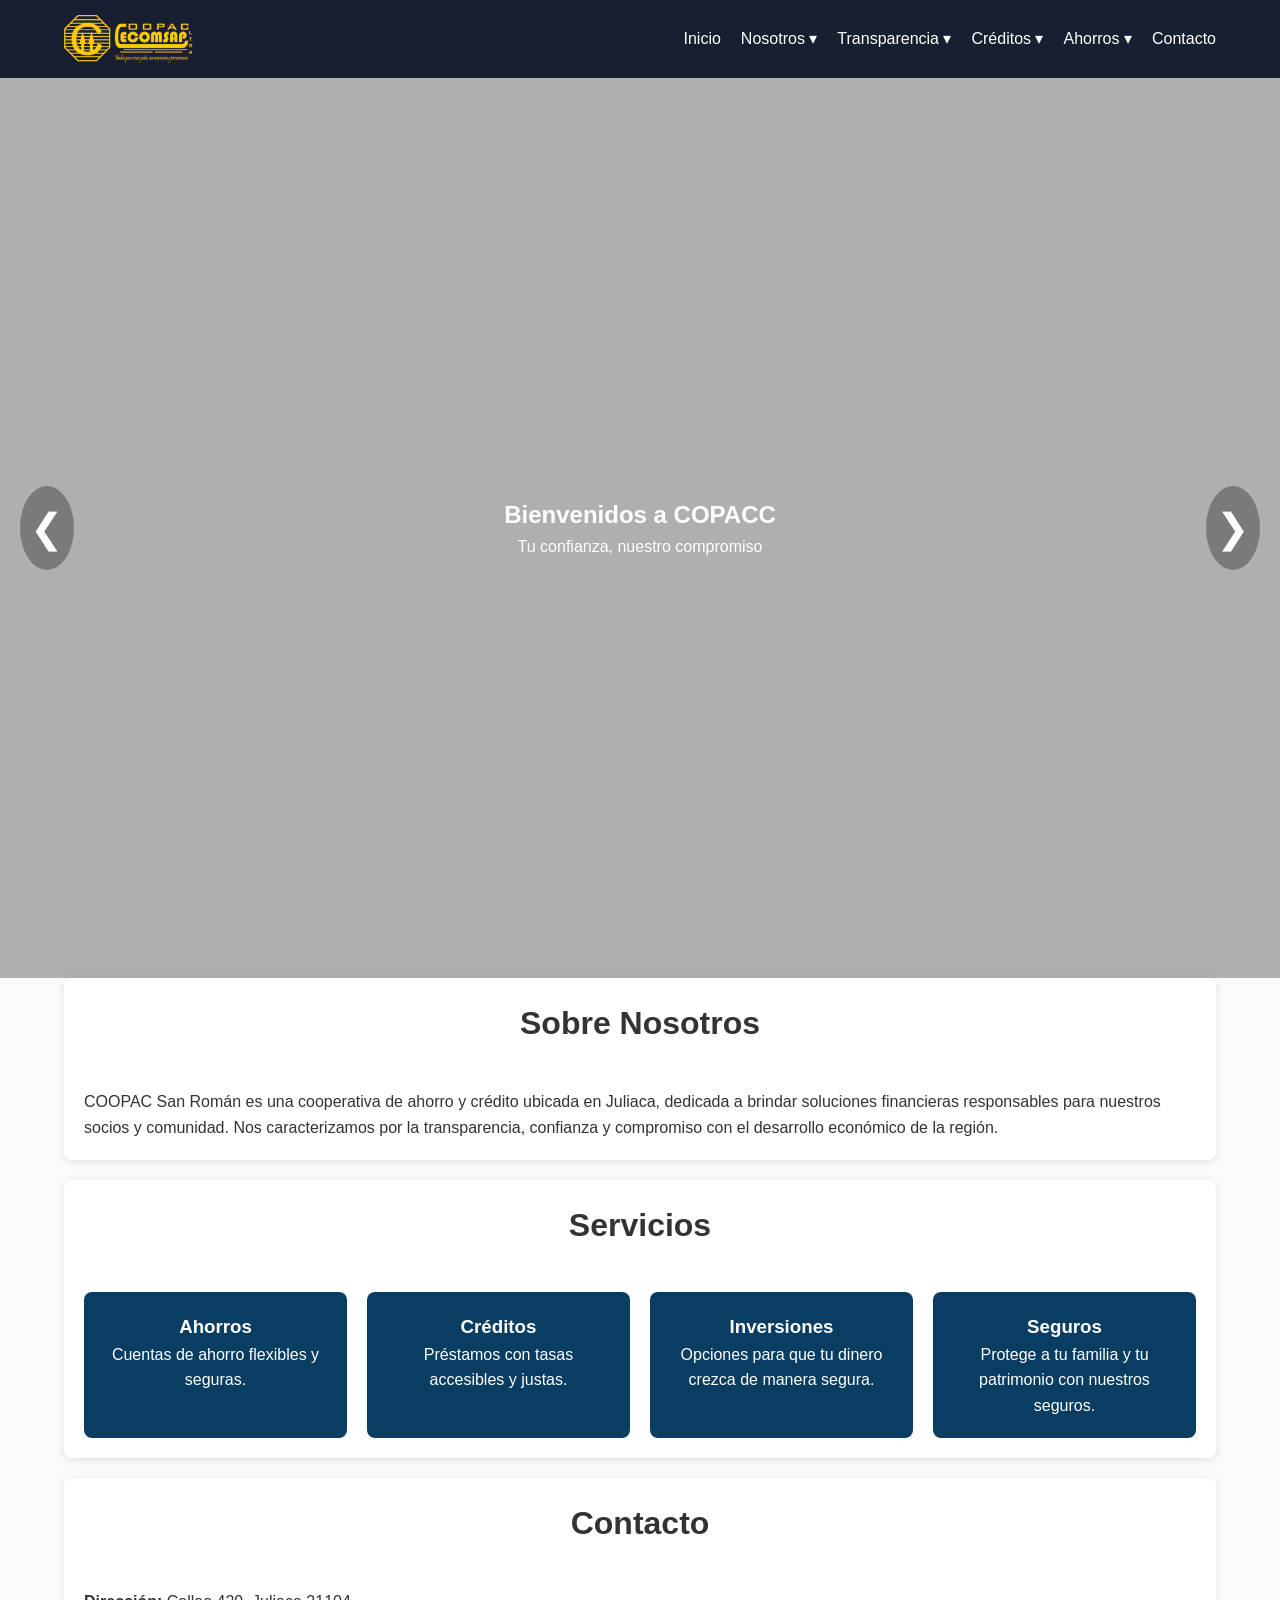
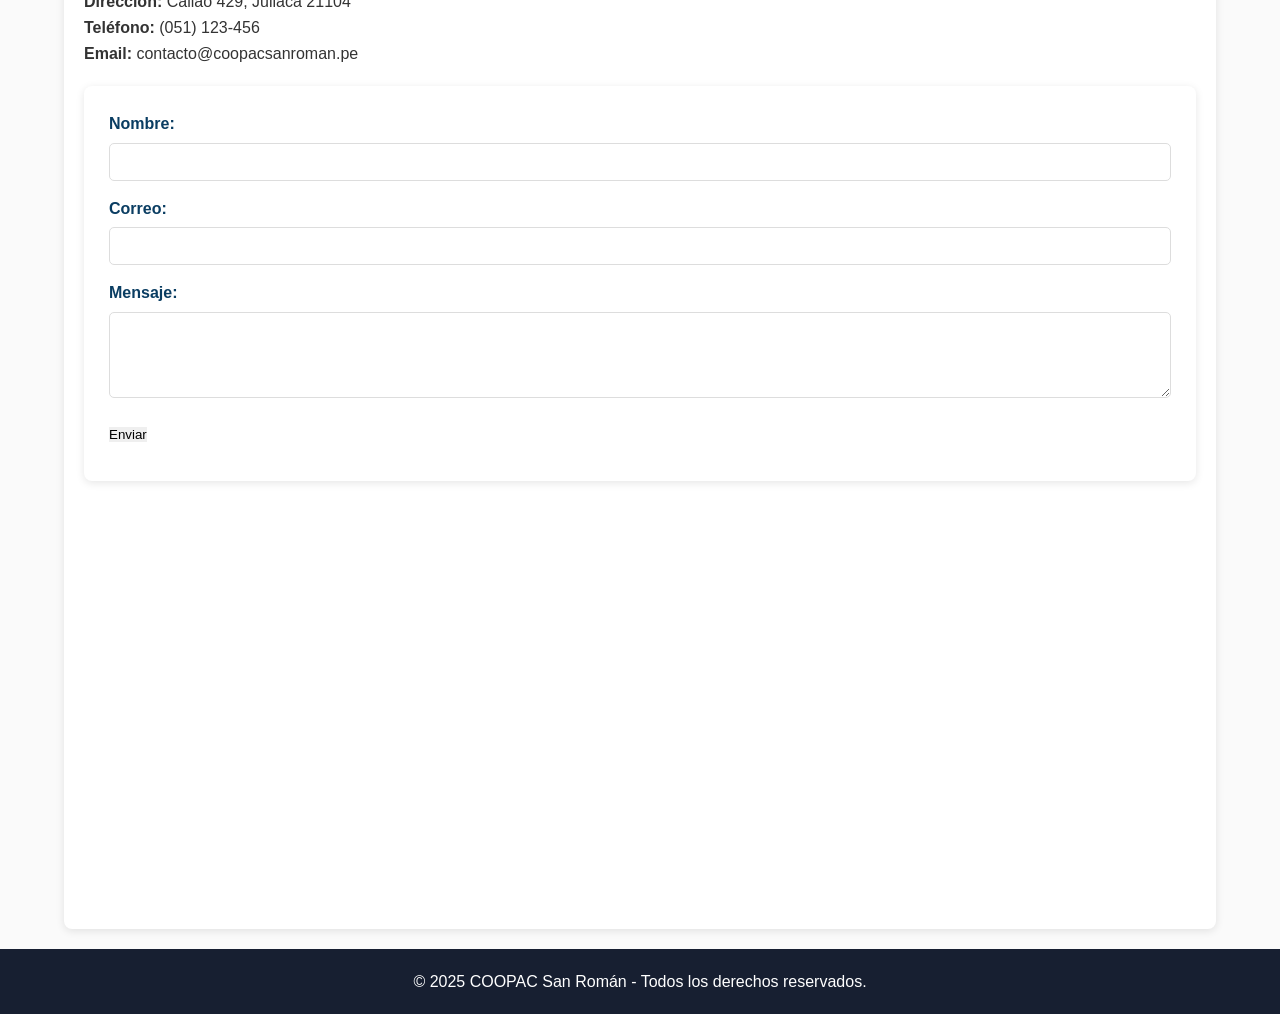
==== index.html @ c4393c87 "pry" ====
<!DOCTYPE html>
<html lang="es">
<head>
  <meta charset="UTF-8">
  <meta name="viewport" content="width=device-width, initial-scale=1.0">
  <title>COOPAC San Román</title>
  <!-- CSS -->
  <link rel="stylesheet" href="css/styles.css">
</head>
<body>

  <!-- Navbar -->
  <nav class="navbar">
    <div class="container nav-container">
      <div style="display: flex; align-items: center; gap: 12px;">
        <a href="#inicio" class="logo">
          <img src="img/logo.png" alt="Logo" style="height:48px;vertical-align:middle;">
        </a>
      </div>

      <!-- Botón hamburguesa (solo móviles) -->
      <button class="menu-toggle" id="menu-toggle">☰</button>

      <ul class="nav-links" id="nav-links">
        <li><a href="#inicio">Inicio</a></li>
        <li class="dropdown">
          <a href="#nosotros">Nosotros ▾</a>
          <ul class="dropdown-menu">
            <li><a href="#historia">Historia</a></li>
            <li><a href="#mision">Misión y Visión</a></li>
            <li><a href="#valores">Valores</a></li>
          </ul>
        </li>
        <li class="dropdown">
          <a href="#">Transparencia ▾</a>
          <ul class="dropdown-menu">
            <li><a href="#">Estados Financieros</a></li>
            <li><a href="#">Memorias Anuales</a></li>
          </ul>
        </li>
        <li class="dropdown">
          <a href="#">Créditos ▾</a>
          <ul class="dropdown-menu">
            <li><a href="#">Consumo</a></li>
            <li><a href="#">MYPE</a></li>
            <li><a href="#">Mi Vivienda</a></li>
          </ul>
        </li>
        <li class="dropdown">
          <a href="#">Ahorros ▾</a>
          <ul class="dropdown-menu">
            <li><a href="#">Plazo Fijo</a></li>
            <li><a href="#">CTS</a></li>
          </ul>
        </li>
        <li><a href="#contacto">Contacto</a></li>
      </ul>
    </div>
  </nav>

  <!-- Hero Carrusel -->
  <section class="hero">
  <!-- Slides de fondo -->
  <div class="hero-slide active" style="background-image: url('img/slide1.webp');"></div>
  <div class="hero-slide" style="background-image: url('image.png');"></div>
  <div class="hero-slide" style="background-image: url('img/slide3.webp');"></div>

  <!-- Overlay oscuro -->
  <div class="hero-overlay"></div>

  <!-- Contenido centrado (texto) -->
  <div class="hero-content">
    <h1>Bienvenidos a COPACC</h1>
    <p>Tu confianza, nuestro compromiso</p>
  </div>

  <!-- Flechas -->
  <div class="hero-arrow left">&#10094;</div>
  <div class="hero-arrow right">&#10095;</div>
</section>

  <!-- About -->
  <section class="about container" id="nosotros">
    <h2>Sobre Nosotros</h2>
    <p>COOPAC San Román es una cooperativa de ahorro y crédito ubicada en Juliaca, dedicada a brindar soluciones financieras responsables para nuestros socios y comunidad. Nos caracterizamos por la transparencia, confianza y compromiso con el desarrollo económico de la región.</p>
  </section>

  <!-- Services -->
  <section class="services container" id="servicios">
    <h2>Servicios</h2>
    <div class="grid">
      <div class="card">
        <h3>Ahorros</h3>
        <p>Cuentas de ahorro flexibles y seguras.</p>
      </div>
      <div class="card">
        <h3>Créditos</h3>
        <p>Préstamos con tasas accesibles y justas.</p>
      </div>
      <div class="card">
        <h3>Inversiones</h3>
        <p>Opciones para que tu dinero crezca de manera segura.</p>
      </div>
      <div class="card">
        <h3>Seguros</h3>
        <p>Protege a tu familia y tu patrimonio con nuestros seguros.</p>
      </div>
    </div>
  </section>

  <!-- Contact -->
  <section class="contact container" id="contacto">
    <h2>Contacto</h2>
    <p><strong>Dirección:</strong> Callao 429, Juliaca 21104</p>
    <p><strong>Teléfono:</strong> (051) 123-456</p>
    <p><strong>Email:</strong> contacto@coopacsanroman.pe</p>

    <form id="contactForm">
      <div>
        <label for="name">Nombre:</label>
        <input type="text" id="name" name="name" required>
      </div>
      <div>
        <label for="email">Correo:</label>
        <input type="email" id="email" name="email" required>
      </div>
      <div>
        <label for="message">Mensaje:</label>
        <textarea id="message" name="message" rows="4" required></textarea>
      </div>
      <button type="submit" class="btn">Enviar</button>
      <p id="formMessage"></p>
    </form>

    <div class="map-container">
      <iframe src="https://www.google.com/maps?q=Callao+429,+Juliaca+21104&hl=es&z=15&output=embed" allowfullscreen loading="lazy"></iframe>
    </div>
  </section>

  <!-- Footer -->
  <footer>
    <p>&copy; 2025 COOPAC San Román - Todos los derechos reservados.</p>
  </footer>

  <!-- JS -->
  <script src="js/main.js"></script>
</body>
</html>
---- css/styles.css ----
/* Reset */
* { margin: 0; padding: 0; box-sizing: border-box; }
body {
  font-family: 'Poppins', sans-serif;
  line-height: 1.6;
  color: #333;
  background: #fafafa;
}

/* Containers */
.container { width: 90%; max-width: 1200px; margin: 0 auto; }

/* NAVBAR */
.navbar {
  background: rgba(11, 20, 38, 0.95);
  color: #fff;
  padding: 15px 0;
  position: relative;
  z-index: 1001; /* mayor que hero */
}
.nav-container {
  display: flex;
  justify-content: space-between;
  align-items: center;
}
.navbar h1 { font-size: 24px; }
.nav-links { list-style: none; display: flex; }
.nav-links li { margin-left: 20px; position: relative; }
.nav-links a { color: #fff; text-decoration: none; transition: 0.3s; }
.nav-links a:hover { color: #f1c40f; }

/* Submenús */
.dropdown-menu {
  display: none;
  position: absolute;
  top: 100%;
  left: 0;
  background: #082645;
  list-style: none;
  padding: 10px 0;
  border-radius: 5px;
  min-width: 180px;
  z-index: 1002; /* siempre sobre navbar */
}
.dropdown-menu li { margin: 0; }
.dropdown-menu li a {
  display: block;
  padding: 10px 15px;
  color: #fff;
}
.dropdown:hover .dropdown-menu {
  display: block;
}

/* Botón hamburguesa */
.menu-toggle {
  display: none;
  font-size: 26px;
  background: none;
  border: none;
  color: #fff;
  cursor: pointer;
}

/* Responsive */
@media (max-width: 768px) {
  .menu-toggle { display: block; }
  .nav-links {
    display: none;
    flex-direction: column;
    background: #0a3d62;
    position: absolute;
    top: 60px;
    left: 0;
    width: 100%;
  }
  .nav-links li { margin: 0; text-align: center; }
  .nav-links.show { display: flex; }
  .dropdown-menu {
    position: static;
    background: #082645;
  }
}

/* Hero Carrusel */
/* Hero Carrusel con imagen */
.hero {
  position: relative;
  height: 100vh;
  display: flex;
  align-items: center;
  justify-content: center;
  text-align: center;
  color: white;
  overflow: hidden;
}

/* Slides */
.hero-slide {
  position: absolute;
  top: 0; left: 0;
  width: 100%; height: 100%;
  background-size: cover;
  background-position: center;
  opacity: 0;
  transition: opacity 1s ease-in-out;
}

.hero-slide.active {
  opacity: 1;
}

/* Overlay */
.hero-overlay {
  position: absolute;
  top: 0; left: 0;
  width: 100%; height: 100%;
  background: rgba(0,0,0,0.3);
}

/* Texto centrado */
.hero-content {
  position: relative;
  z-index: 10; /* sobre las imágenes */
}

/* Flechas */
.hero-arrow {
  position: absolute;
  top: 50%;
  transform: translateY(-50%);
  font-size: 40px;
  color: white;
  cursor: pointer;
  z-index: 10;
  padding: 10px;
  background: rgba(0,0,0,0.3);
  border-radius: 50%;
  transition: background 0.3s;
}

.hero-arrow:hover { background: rgba(0,0,0,0.6); }
.hero-arrow.left { left: 20px; }
.hero-arrow.right { right: 20px; }

/* Sections */
section { padding: 60px 0; }
section h2 { text-align: center; margin-bottom: 40px; font-size: 32px; }

.about, .services, .contact {
  background: #fff;
  margin-bottom: 20px;
  border-radius: 8px;
  padding: 20px;
  box-shadow: 0 2px 8px rgba(0,0,0,0.1);
}

/* Services */
.services .grid {
  display: grid;
  grid-template-columns: repeat(auto-fit, minmax(250px, 1fr));
  gap: 20px;
}
.services .card {
  background: #0a3d62;
  color: #fff;
  padding: 20px;
  border-radius: 8px;
  text-align: center;
  transition: 0.3s;
}
.services .card:hover { background: #082645; }

/* Map */
.map-container { text-align: center; margin-top: 20px; }
.map-container iframe { width: 100%; height: 400px; border: 0; border-radius: 8px; }

/* Footer */
footer {
  background: rgba(11, 20, 38, 0.95);
  color: #fff;
  text-align: center;
  padding: 20px 0;
  margin-top: 20px;
}
footer p { margin: 0; }

/* Formulario de contacto */
.contact form {
  margin-top: 20px;
  background: #fff;
  padding: 25px;
  border-radius: 8px;
  box-shadow: 0 2px 8px rgba(0,0,0,0.1);
}

.contact form div { margin-bottom: 15px; }

.contact label {
  display: block;
  margin-bottom: 6px;
  font-weight: bold;
  color: #0a3d62;
}

.contact input,
.contact textarea {
  width: 100%;
  padding: 10px;
  border: 1px solid #ddd;
  border-radius: 5px;
  font-family: 'Poppins', sans-serif;
  font-size: 14px;
  transition: border 0.3s, box-shadow 0.3s;
}

.contact input:focus,
.contact textarea:focus {
  border-color: #0a3d62;
  outline: none;
  box-shadow: 0 0 5px rgba(10, 61, 98,0.3);
}

.contact button.btn {
  display: inline-block;
  border: none;
  cursor: pointer;
}

#formMessage { margin-top: 10px; font-weight: bold; }
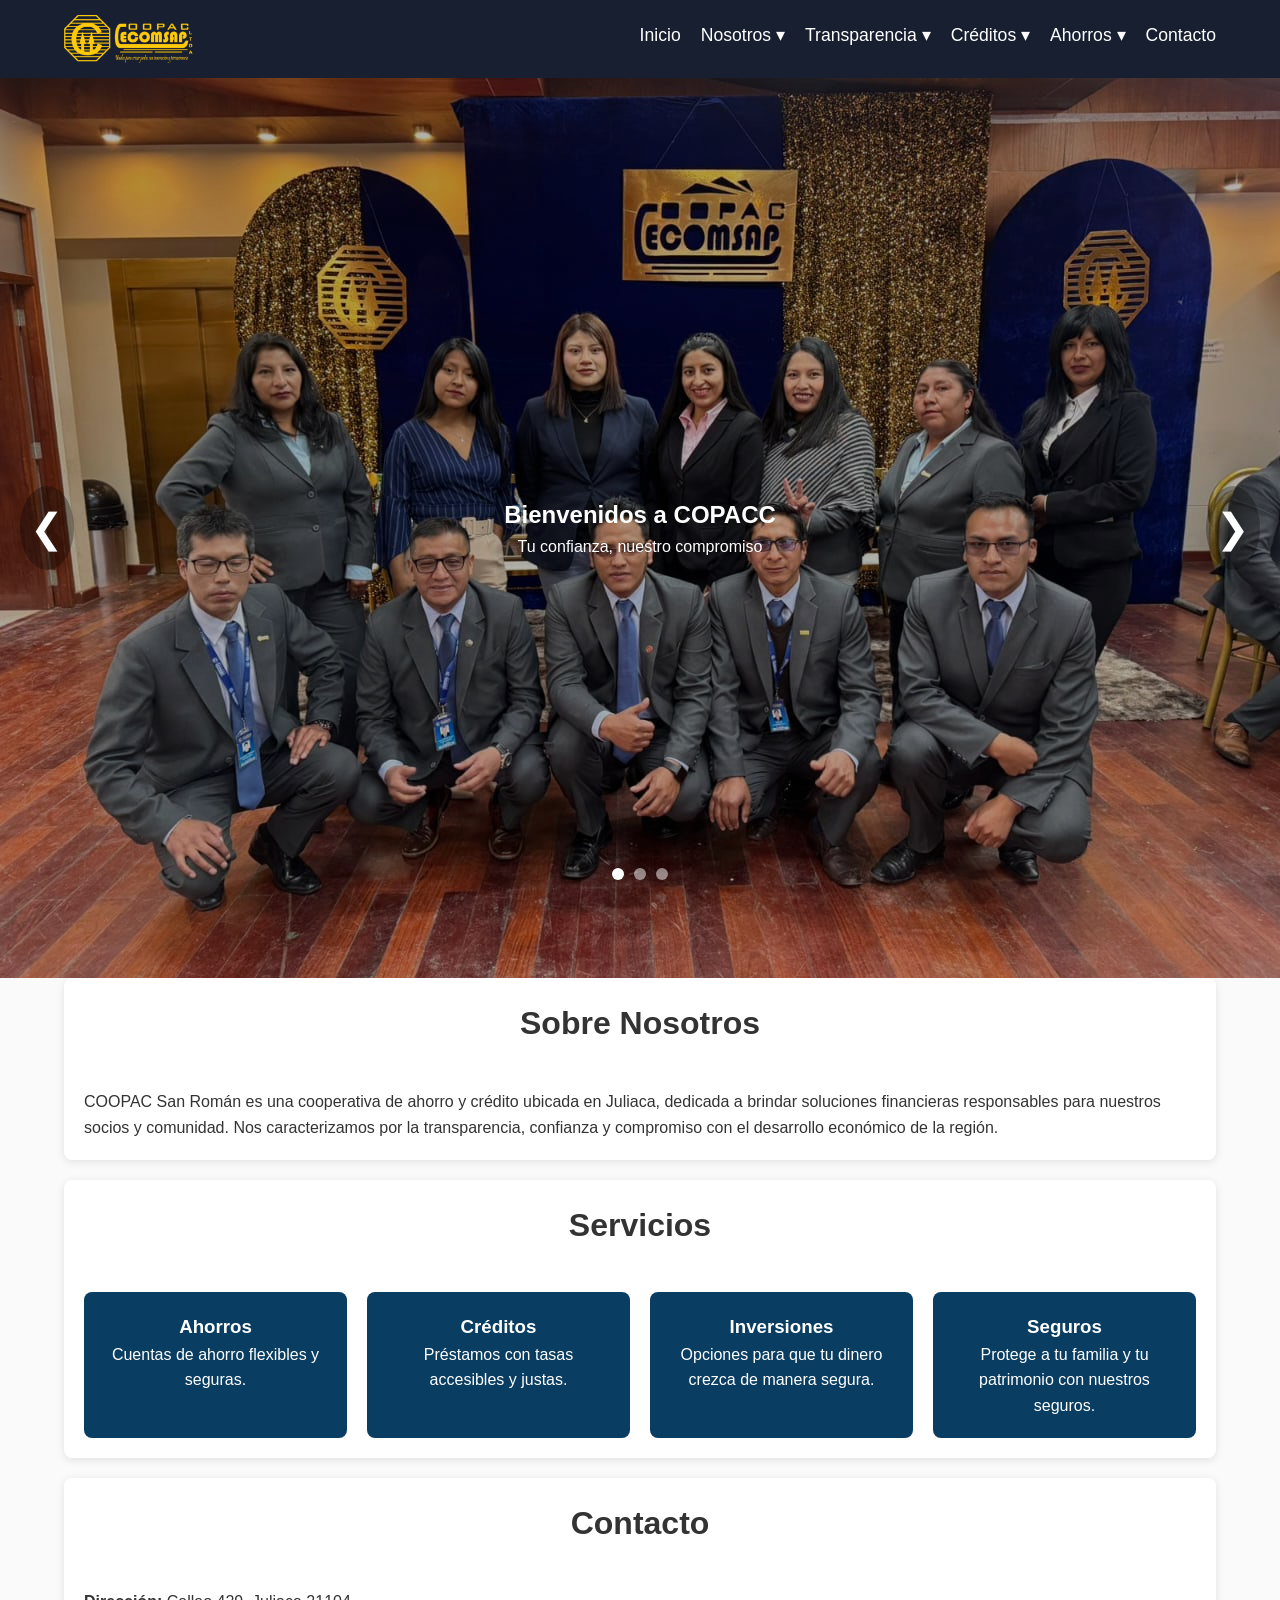
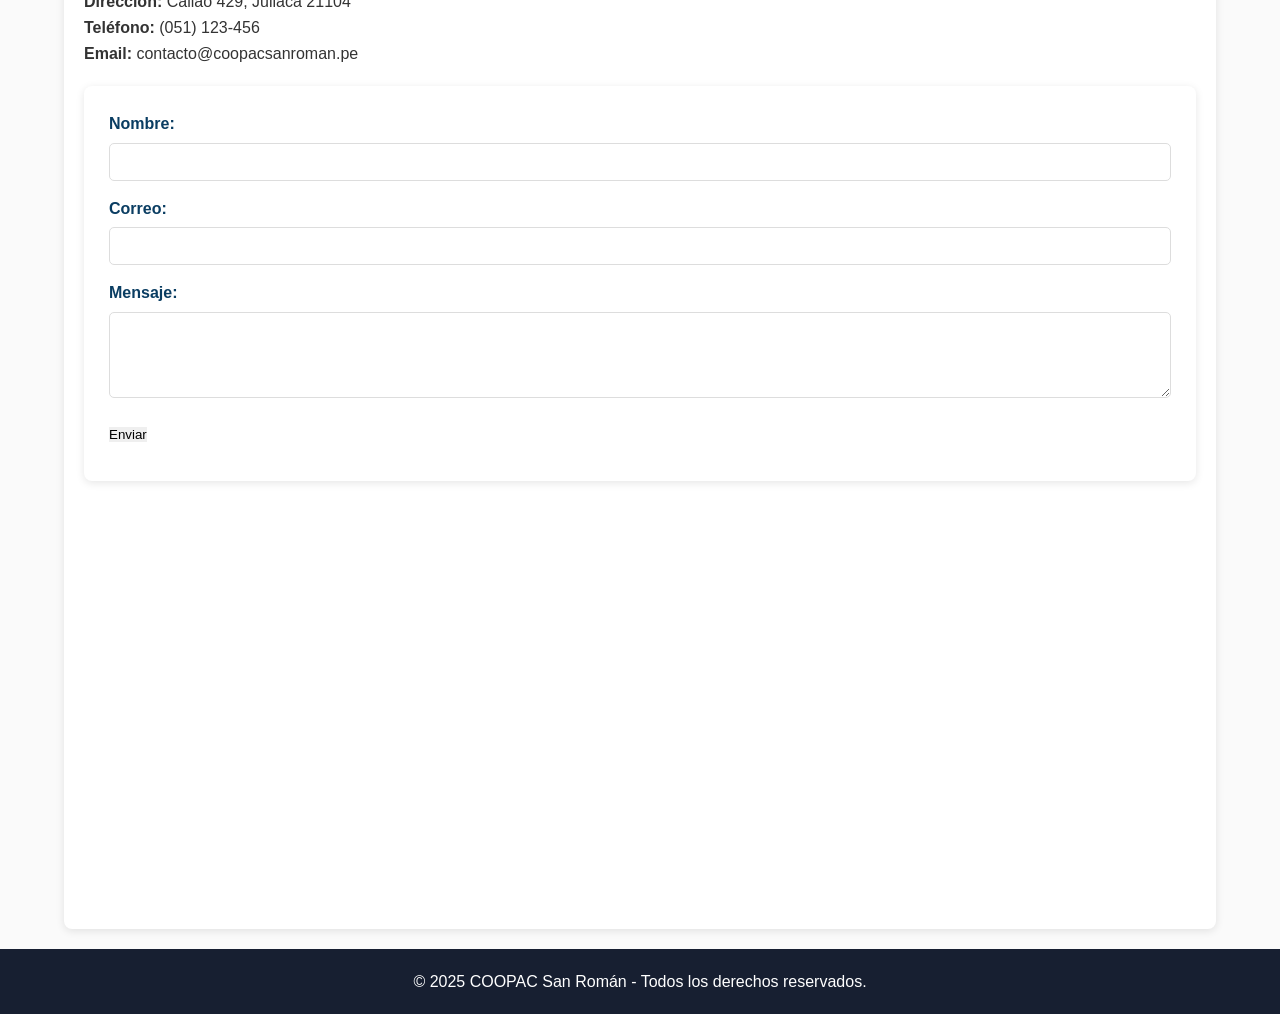
==== commit f0593e7a: "first commit" ====
--- a/index.html
+++ b/index.html
@@ -13,7 +13,7 @@
   <nav class="navbar">
     <div class="container nav-container">
       <div style="display: flex; align-items: center; gap: 12px;">
-        <a href="#inicio" class="logo">
+        <a href="index.html" class="logo">
           <img src="img/logo.png" alt="Logo" style="height:48px;vertical-align:middle;">
         </a>
       </div>
@@ -22,13 +22,14 @@
       <button class="menu-toggle" id="menu-toggle">☰</button>
 
       <ul class="nav-links" id="nav-links">
-        <li><a href="#inicio">Inicio</a></li>
+        <li><a href="index.html">Inicio</a></li>
         <li class="dropdown">
           <a href="#nosotros">Nosotros ▾</a>
           <ul class="dropdown-menu">
-            <li><a href="#historia">Historia</a></li>
-            <li><a href="#mision">Misión y Visión</a></li>
-            <li><a href="#valores">Valores</a></li>
+            <li><a href="historia.html">Historia</a></li>
+            <li><a href="mision-vision.html">Misión y Visión</a></li>
+            <li><a href="#organigrama">Organigrama</a></li>
+            <li><a href="#funcionarios">Funcionarios</a></li>
           </ul>
         </li>
         <li class="dropdown">
@@ -61,9 +62,9 @@
   <!-- Hero Carrusel -->
   <section class="hero">
   <!-- Slides de fondo -->
-  <div class="hero-slide active" style="background-image: url('img/slide1.webp');"></div>
-  <div class="hero-slide" style="background-image: url('image.png');"></div>
-  <div class="hero-slide" style="background-image: url('img/slide3.webp');"></div>
+  <div class="hero-slide active" style="background-image: url('img/image.png');"></div>
+  <div class="hero-slide" style="background-image: url('img/img2.png');"></div>
+  <div class="hero-slide" style="background-image: url('img/img3.png');"></div>
 
   <!-- Overlay oscuro -->
   <div class="hero-overlay"></div>
@@ -78,6 +79,14 @@
   <div class="hero-arrow left">&#10094;</div>
   <div class="hero-arrow right">&#10095;</div>
 </section>
+  
+  <!-- Puntitos -->
+  <div class="hero-dots">
+    <span class="hero-dot active"></span>
+    <span class="hero-dot"></span>
+    <span class="hero-dot"></span>
+  </div>
+
 
   <!-- About -->
   <section class="about container" id="nosotros">
--- a/css/styles.css
+++ b/css/styles.css
@@ -1,6 +1,7 @@
 /* Reset */
 * { margin: 0; padding: 0; box-sizing: border-box; }
 body {
+
   font-family: 'Poppins', sans-serif;
   line-height: 1.6;
   color: #333;
@@ -12,6 +13,9 @@
 
 /* NAVBAR */
 .navbar {
+  position: fixed;
+  top: 0; left: 0; right: 0;
+  z-index: 1000;
   background: rgba(11, 20, 38, 0.95);
   color: #fff;
   padding: 15px 0;
@@ -138,6 +142,30 @@
   border-radius: 50%;
   transition: background 0.3s;
 }
+ /* Puntitos (indicadores del carrusel) */
+.hero-dots {
+  position: absolute;
+  bottom: 20px;
+  left: 50%;
+  transform: translateX(-50%);
+  display: flex;
+  gap: 10px;
+  z-index: 10;
+}
+
+.hero-dot {
+  width: 12px;
+  height: 12px;
+  border-radius: 50%;
+  background: rgba(255,255,255,0.5);
+  cursor: pointer;
+  transition: background 0.3s;
+}
+
+.hero-dot.active {
+  background: #fff;
+}
+
 
 .hero-arrow:hover { background: rgba(0,0,0,0.6); }
 .hero-arrow.left { left: 20px; }
@@ -228,3 +256,66 @@
 }
 
 #formMessage { margin-top: 10px; font-weight: bold; }
+/* ==========================
+   Página Misión y Visión
+========================== */
+.identidad {
+  background: #fff;
+  margin-bottom: 20px;
+  border-radius: 8px;
+  padding: 40px 20px;
+  box-shadow: 0 2px 8px rgba(0,0,0,0.1);
+  text-align: center;
+}
+
+.identidad h2 {
+  font-size: 32px;
+  margin-bottom: 40px;
+  color: #0a3d62;
+}
+
+.identidad .grid {
+  display: grid;
+  grid-template-columns: repeat(auto-fit, minmax(250px, 1fr));
+  gap: 20px;
+}
+
+.identidad .card {
+  background: #fff;
+  color: #333;
+  padding: 30px;
+  border-radius: 8px;
+  box-shadow: 0 2px 8px rgba(0,0,0,0.1);
+  transition: transform 0.3s, box-shadow 0.3s;
+  text-align: center;
+}
+
+.identidad .card:hover {
+  transform: translateY(-5px);
+  box-shadow: 0 4px 12px rgba(0,0,0,0.15);
+}
+
+.identidad .card-azul {
+  background: #0a3d62;
+  color: #fff;
+}
+
+.identidad .card h3 {
+  margin-bottom: 15px;
+  font-size: 22px;
+}
+
+.identidad .card p {
+  font-size: 15px;
+  line-height: 1.6;
+}
+/* Valores (listas bonitas) */
+ul {
+  list-style-type: disc; /* círculo clásico */
+  padding-left: 20px;
+}
+
+ul li {
+  margin-bottom: 8px;
+  font-size: 1.1rem;
+}
